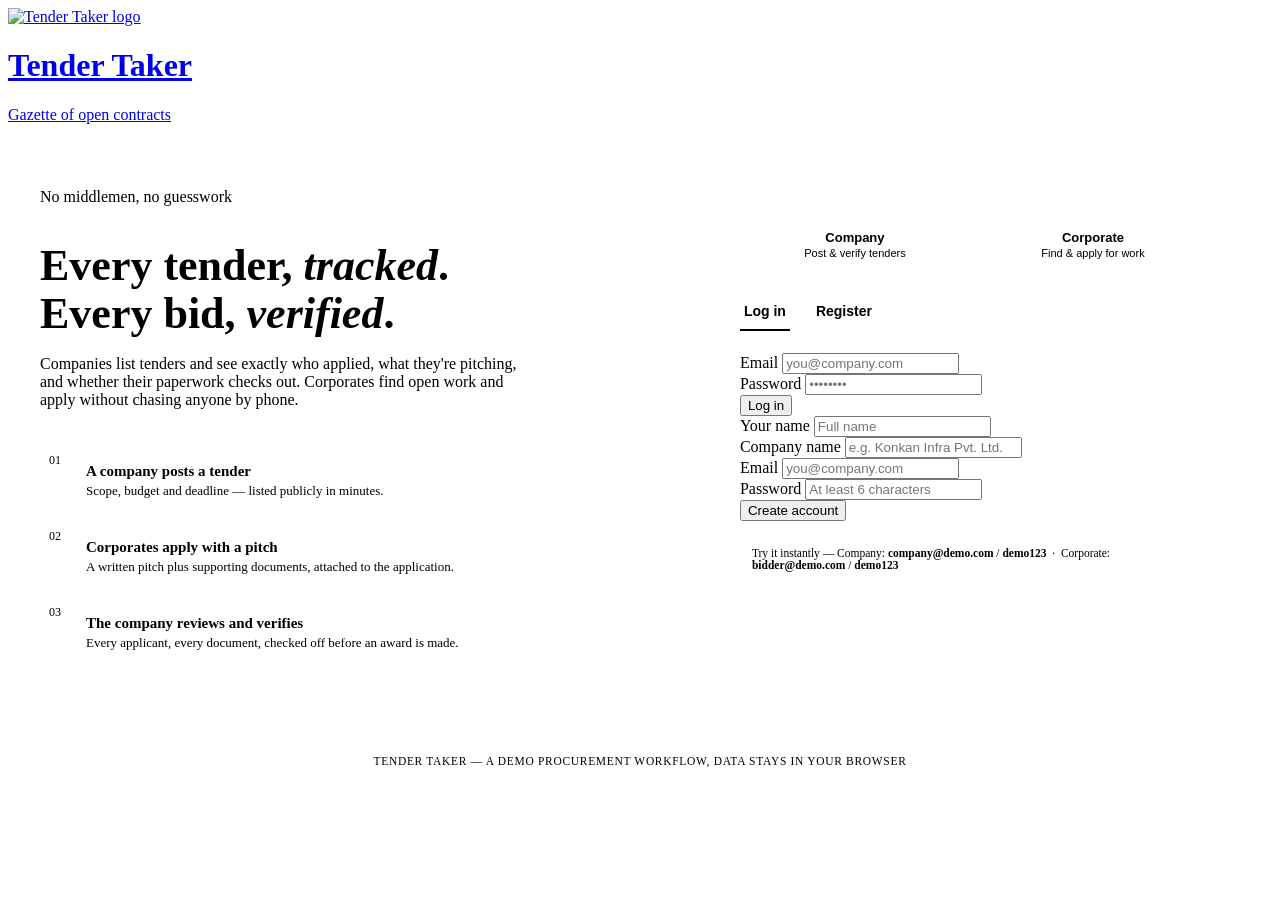
==== index.html @ e719b86b "frontend index" ====
<!DOCTYPE html>
<html lang="en">
<head>
<meta charset="UTF-8">
<meta name="viewport" content="width=device-width, initial-scale=1.0">
<title>Tender Taker — Post tenders. Apply with confidence. Verify everything.</title>
<link href="logo(TT)bg.png" rel="icon">
<link rel="stylesheet" href="style.css">
<style>
  .hero{ max-width:1200px; margin:0 auto; padding: 64px 28px 80px; display:grid; grid-template-columns: 1.15fr 1fr; gap:56px; align-items:start; }
  .hero-left .eyebrow{ margin-bottom:14px; }
  .hero-left h1{ font-size: 44px; line-height:1.08; margin-bottom:18px; }
  .hero-left h1 em{ font-style:italic; color: var(--brass-dark); }
  .hero-left p.lede{ font-size:16px; color: var(--ink-soft); max-width:480px; margin-bottom:34px; }
  .steps{ display:flex; flex-direction:column; gap:20px; max-width: 480px; }
  .step{ display:flex; gap:16px; align-items:flex-start; }
  .step-num{ font-family: var(--font-mono); font-size:12px; color: var(--brass-dark); border:1px solid var(--brass); border-radius:50%; width:30px; height:30px; flex-shrink:0; display:flex; align-items:center; justify-content:center; margin-top:2px; }
  .step h4{ font-size:15px; margin-bottom:3px; }
  .step p{ font-size:13px; color: var(--slate); margin:0; }

  .auth-card{ padding: 30px 32px 32px; }
  .role-pills{ display:flex; gap:8px; margin-bottom: 22px; }
  .role-pill{
    flex:1; text-align:center; padding: 12px 8px; border:1.5px solid var(--paper-line);
    border-radius: var(--radius-sm); font-size:13px; font-weight:600; color: var(--slate);
    background: var(--paper);
  }
  .role-pill .sub{ display:block; font-weight:400; font-size:11px; margin-top:2px; }
  .role-pill.active{ border-color: var(--brass); background: var(--paper-raised); color: var(--ink); box-shadow: 0 0 0 1px var(--brass) inset; }
  .tabs{ display:flex; border-bottom:1px solid var(--paper-line); margin-bottom:22px; }
  .tab{ padding:10px 4px; margin-right:22px; font-size:14px; font-weight:600; color: var(--slate); border-bottom:2px solid transparent; background:none; border-top:none; border-left:none; border-right:none; }
  .tab.active{ color: var(--ink); border-bottom-color: var(--brass); }
  .demo-note{ font-size:11.5px; color: var(--slate); background: var(--paper); border:1px solid var(--paper-line); padding:10px 12px; border-radius: var(--radius-sm); margin-top:16px; }
  .demo-note b{ color: var(--ink-soft); font-family: var(--font-mono); }
  .err{ font-size:12.5px; color: var(--rejected); margin-top: -6px; margin-bottom:14px; display:none; }
  footer.site{ text-align:center; padding: 24px 0 40px; font-size:11.5px; color: var(--slate); font-family: var(--font-mono); letter-spacing:.06em; text-transform:uppercase; }

  @media (max-width: 900px){
    .hero{ grid-template-columns: 1fr; padding-top: 40px; }
    .hero-left h1{ font-size:32px; }
  }
</style>
</head>
<body>

<header class="masthead">
  <div class="masthead-inner">
    <a href="index.html" class="brand">
      <img class="brand-mark" src="logo(TT)bg.png" alt="Tender Taker logo">
      <span class="brand-text">
        <h1>Tender Taker</h1>
        <span class="tagline">Gazette of open contracts</span>
      </span>
    </a>
  </div>
</header>

<section class="hero">
  <div class="hero-left">
    <span class="eyebrow">No middlemen, no guesswork</span>
    <h1>Every tender, <em>tracked</em>.<br>Every bid, <em>verified</em>.</h1>
    <p class="lede">Companies list tenders and see exactly who applied, what they're pitching, and whether their paperwork checks out. Corporates find open work and apply without chasing anyone by phone.</p>

    <div class="steps">
      <div class="step">
        <span class="step-num">01</span>
        <div><h4>A company posts a tender</h4><p>Scope, budget and deadline — listed publicly in minutes.</p></div>
      </div>
      <div class="step">
        <span class="step-num">02</span>
        <div><h4>Corporates apply with a pitch</h4><p>A written pitch plus supporting documents, attached to the application.</p></div>
      </div>
      <div class="step">
        <span class="step-num">03</span>
        <div><h4>The company reviews and verifies</h4><p>Every applicant, every document, checked off before an award is made.</p></div>
      </div>
    </div>
  </div>

  <div class="hero-right">
    <div class="card auth-card">
      <div class="role-pills">
        <button class="role-pill active" data-role="company" type="button">
          Company <span class="sub">Post &amp; verify tenders</span>
        </button>
        <button class="role-pill" data-role="corporate" type="button">
          Corporate <span class="sub">Find &amp; apply for work</span>
        </button>
      </div>

      <div class="tabs">
        <button class="tab active" data-tab="login" type="button">Log in</button>
        <button class="tab" data-tab="register" type="button">Register</button>
      </div>

      <!-- LOGIN FORM -->
      <form id="loginForm">
        <div class="field">
          <label for="loginEmail">Email</label>
          <input type="email" id="loginEmail" required placeholder="you@company.com">
        </div>
        <div class="field">
          <label for="loginPassword">Password</label>
          <input type="password" id="loginPassword" required placeholder="••••••••">
        </div>
        <p class="err" id="loginErr"></p>
        <button type="submit" class="btn btn-primary btn-block">Log in</button>
      </form>

      <!-- REGISTER FORM -->
      <form id="registerForm" class="hidden">
        <div class="field">
          <label for="regName">Your name</label>
          <input type="text" id="regName" required placeholder="Full name">
        </div>
        <div class="field" id="companyNameField">
          <label for="regCompanyName">Company name</label>
          <input type="text" id="regCompanyName" placeholder="e.g. Konkan Infra Pvt. Ltd.">
        </div>
        <div class="field">
          <label for="regEmail">Email</label>
          <input type="email" id="regEmail" required placeholder="you@company.com">
        </div>
        <div class="field">
          <label for="regPassword">Password</label>
          <input type="password" id="regPassword" required placeholder="At least 6 characters">
        </div>
        <p class="err" id="regErr"></p>
        <button type="submit" class="btn btn-primary btn-block">Create account</button>
      </form>

      <div class="demo-note">
        Try it instantly — Company: <b>company@demo.com</b> / <b>demo123</b> &nbsp;·&nbsp; Corporate: <b>bidder@demo.com</b> / <b>demo123</b>
      </div>
    </div>
  </div>
</section>

<footer class="site">Tender Taker — a demo procurement workflow, data stays in your browser</footer>

<script src="store.js"></script>
<script src="auth.js"></script>
</body>
</html>
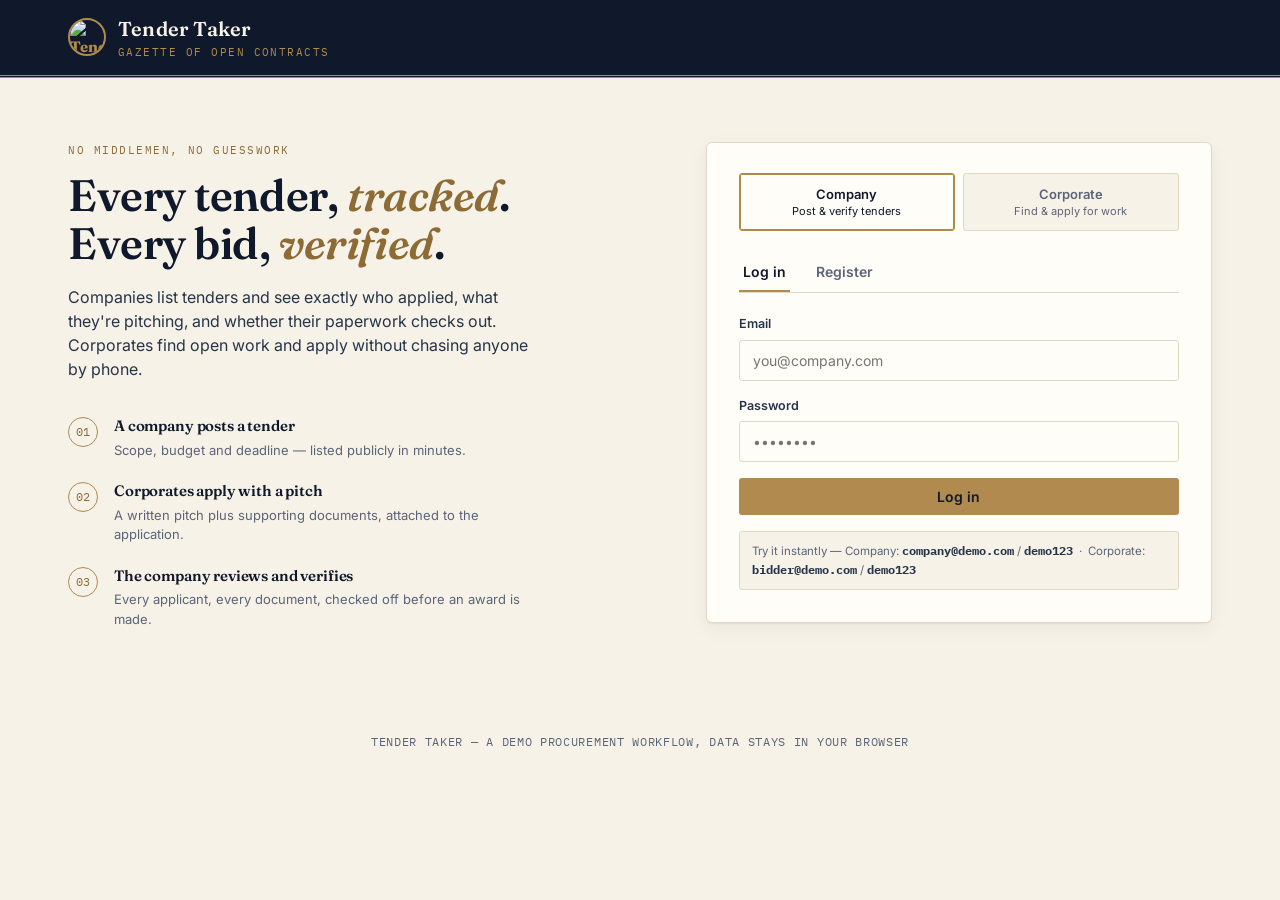
==== commit 2d189e70: "logic and working state" ====
--- a/index.html
+++ b/index.html
@@ -4,7 +4,7 @@
 <meta charset="UTF-8">
 <meta name="viewport" content="width=device-width, initial-scale=1.0">
 <title>Tender Taker — Post tenders. Apply with confidence. Verify everything.</title>
-<link href="logo(TT)bg.png" rel="icon">
+<link href="assets/logo(TT)bg.png" rel="icon">
 <link rel="stylesheet" href="style.css">
 <style>
   .hero{ max-width:1200px; margin:0 auto; padding: 64px 28px 80px; display:grid; grid-template-columns: 1.15fr 1fr; gap:56px; align-items:start; }
--- a/style.css
+++ b/style.css
@@ -0,0 +1,302 @@
+/* ===========================================================
+   TENDER TAKER — design tokens
+   Palette: ink navy / paper cream / brass seal / verified green / rust reject
+   Type: Fraunces (display, gazette serif) + Inter (body) + IBM Plex Mono (codes)
+   Signature: rubber-stamp status badges on every tender & application
+   =========================================================== */
+
+@import url('https://fonts.googleapis.com/css2?family=Fraunces:ital,opsz,wght@0,9..144,400;0,9..144,600;0,9..144,700;1,9..144,500&family=Inter:wght@400;500;600;700&family=IBM+Plex+Mono:wght@400;500;600&display=swap');
+
+:root{
+  --ink:            #10192B;
+  --ink-soft:       #26344A;
+  --paper:          #F6F2E7;
+  --paper-raised:   #FFFDF8;
+  --paper-line:     #E1D9C4;
+  --brass:          #B08A4E;
+  --brass-dark:     #8C6B36;
+  --slate:          #5C6478;
+  --verified:       #2F6B4F;
+  --verified-bg:    #E7EFE7;
+  --pending:        #A9761F;
+  --pending-bg:     #F3E9D3;
+  --rejected:       #A03B2E;
+  --rejected-bg:    #F3E1DC;
+  --shortlisted:    #35507A;
+  --shortlisted-bg: #E4E9F1;
+
+  --radius-sm: 3px;
+  --radius: 6px;
+  --shadow-card: 0 1px 2px rgba(16,25,43,0.06), 0 6px 20px rgba(16,25,43,0.05);
+  --shadow-modal: 0 20px 60px rgba(16,25,43,0.35);
+
+  --font-display: 'Fraunces', serif;
+  --font-body: 'Inter', -apple-system, sans-serif;
+  --font-mono: 'IBM Plex Mono', monospace;
+}
+
+*{ box-sizing: border-box; }
+html{ -webkit-font-smoothing: antialiased; }
+body{
+  margin:0;
+  font-family: var(--font-body);
+  background: var(--paper);
+  color: var(--ink);
+  line-height: 1.5;
+}
+:focus-visible{ outline: 2px solid var(--brass-dark); outline-offset: 2px; }
+img{ max-width:100%; }
+button{ font-family: inherit; cursor:pointer; }
+a{ color: inherit; }
+h1,h2,h3,h4{ font-family: var(--font-display); margin:0; font-weight:600; letter-spacing:-0.01em; }
+.mono{ font-family: var(--font-mono); }
+.hidden{ display:none !important; }
+
+@media (prefers-reduced-motion: reduce){
+  *{ animation-duration: 0.001ms !important; transition-duration: 0.001ms !important; }
+}
+
+/* ---------- masthead (shared header) ---------- */
+.masthead{
+  background: var(--ink);
+  color: var(--paper);
+  border-bottom: 3px double var(--brass);
+}
+.masthead-inner{
+  max-width: 1200px;
+  margin: 0 auto;
+  padding: 14px 28px;
+  display:flex;
+  align-items:center;
+  justify-content: space-between;
+  gap: 16px;
+}
+.brand{ display:flex; align-items:center; gap:12px; text-decoration:none; color:inherit; }
+.brand-mark{
+  width:38px; height:38px; border-radius:50%;
+  border:2px solid var(--brass);
+  display:flex; align-items:center; justify-content:center;
+  font-family: var(--font-display); font-weight:700; font-size:15px;
+  color: var(--brass);
+  flex-shrink:0;
+}
+.brand-text h1{ font-size:20px; color:var(--paper); letter-spacing:0.01em; }
+.brand-text .tagline{
+  font-family: var(--font-mono);
+  font-size: 10.5px;
+  letter-spacing: 0.14em;
+  text-transform: uppercase;
+  color: var(--brass);
+  display:block;
+  margin-top:1px;
+}
+.masthead-right{ display:flex; align-items:center; gap:14px; }
+.who{ text-align:right; font-size:13px; }
+.who .name{ font-weight:600; }
+.who .role{ font-family:var(--font-mono); font-size:10.5px; color:#C9B98C; text-transform:uppercase; letter-spacing:.08em; }
+.btn-ghost-light{
+  background:transparent; border:1px solid rgba(246,242,231,0.35);
+  color: var(--paper); padding:8px 14px; border-radius: var(--radius-sm);
+  font-size:13px; font-weight:500;
+}
+.btn-ghost-light:hover{ border-color: var(--brass); color: var(--brass); }
+
+/* ---------- buttons ---------- */
+.btn{
+  display:inline-flex; align-items:center; justify-content:center; gap:6px;
+  border:none; border-radius: var(--radius-sm);
+  padding: 10px 18px; font-size:14px; font-weight:600;
+  transition: transform .12s ease, box-shadow .12s ease, background .15s ease;
+}
+.btn:active{ transform: translateY(1px); }
+.btn-primary{ background: var(--brass); color: var(--ink); }
+.btn-primary:hover{ background: var(--brass-dark); color:#fff; }
+.btn-dark{ background: var(--ink); color: var(--paper); }
+.btn-dark:hover{ background: var(--ink-soft); }
+.btn-outline{ background:transparent; border:1px solid var(--paper-line); color: var(--ink); }
+.btn-outline:hover{ border-color: var(--brass); color: var(--brass-dark); }
+.btn-verify{ background: var(--verified-bg); color: var(--verified); }
+.btn-verify:hover{ background:#d9e6d9; }
+.btn-reject{ background: var(--rejected-bg); color: var(--rejected); }
+.btn-reject:hover{ background:#efd3cc; }
+.btn-shortlist{ background: var(--shortlisted-bg); color: var(--shortlisted); }
+.btn-shortlist:hover{ background:#d7dfec; }
+.btn-sm{ padding:7px 12px; font-size:12.5px; }
+.btn-block{ width:100%; }
+.btn:disabled{ opacity:.45; cursor:not-allowed; }
+
+/* ---------- stamp badge (signature element) ---------- */
+.stamp{
+  display:inline-flex; align-items:center; justify-content:center;
+  font-family: var(--font-mono);
+  font-size: 10.5px;
+  font-weight:600;
+  letter-spacing: 0.12em;
+  text-transform: uppercase;
+  padding: 5px 11px 4px;
+  border-radius: 999px;
+  border: 1.5px solid currentColor;
+  position: relative;
+  transform: rotate(-3deg);
+  white-space: nowrap;
+}
+.stamp::before{
+  content:'';
+  position:absolute; inset:2px;
+  border: 1px dashed currentColor;
+  border-radius: 999px;
+  opacity: .55;
+}
+.stamp-open{ color: var(--shortlisted); background: var(--shortlisted-bg); }
+.stamp-closed{ color: var(--slate); background: #E9E6DC; }
+.stamp-awarded{ color: var(--brass-dark); background: #F1E6CE; }
+.stamp-pending{ color: var(--pending); background: var(--pending-bg); }
+.stamp-verified{ color: var(--verified); background: var(--verified-bg); }
+.stamp-rejected{ color: var(--rejected); background: var(--rejected-bg); }
+.stamp-shortlisted{ color: var(--shortlisted); background: var(--shortlisted-bg); }
+
+/* ---------- forms ---------- */
+label{ display:block; font-size:12.5px; font-weight:600; color: var(--ink-soft); margin-bottom:6px; }
+.field{ margin-bottom: 16px; }
+input[type=text], input[type=email], input[type=password], input[type=number], input[type=date],
+textarea, select{
+  width:100%; padding: 11px 13px; border:1px solid var(--paper-line);
+  border-radius: var(--radius-sm); background: var(--paper-raised);
+  font-family: var(--font-body); font-size: 14px; color: var(--ink);
+}
+input:focus, textarea:focus, select:focus{ border-color: var(--brass); }
+textarea{ resize: vertical; min-height: 90px; }
+.hint{ font-size: 11.5px; color: var(--slate); margin-top: 5px; }
+.file-drop{
+  border: 1.5px dashed var(--paper-line);
+  border-radius: var(--radius-sm);
+  padding: 18px; text-align:center;
+  background: var(--paper-raised);
+  font-size: 13px; color: var(--slate);
+  cursor:pointer;
+}
+.file-drop:hover{ border-color: var(--brass); }
+.file-list{ margin-top:10px; display:flex; flex-direction:column; gap:6px; }
+.file-chip{
+  display:flex; align-items:center; justify-content:space-between; gap:8px;
+  background: var(--paper); border:1px solid var(--paper-line);
+  padding: 8px 10px; border-radius: var(--radius-sm); font-size:12.5px;
+}
+.file-chip .fname{ font-family: var(--font-mono); word-break: break-all; }
+.file-chip button{ background:none; border:none; color: var(--rejected); font-size:16px; line-height:1; padding:0 4px; }
+
+/* ---------- cards / layout ---------- */
+.card{
+  background: var(--paper-raised);
+  border: 1px solid var(--paper-line);
+  border-radius: var(--radius);
+  box-shadow: var(--shadow-card);
+}
+.container{ max-width: 1200px; margin: 0 auto; padding: 0 28px; }
+
+/* ---------- app shell (dashboards) ---------- */
+.app-shell{ display:flex; min-height: calc(100vh - 68px); }
+.sidebar{
+  width: 230px; flex-shrink:0;
+  background: var(--paper-raised);
+  border-right: 1px solid var(--paper-line);
+  padding: 22px 0;
+}
+.sidebar-label{
+  font-family: var(--font-mono); font-size:10px; letter-spacing:.14em;
+  text-transform:uppercase; color: var(--slate); padding: 0 22px; margin-bottom:8px;
+}
+.nav-item{
+  display:flex; align-items:center; gap:10px;
+  padding: 11px 22px; font-size: 14px; font-weight:500; color: var(--ink-soft);
+  border-left: 3px solid transparent; cursor:pointer;
+}
+.nav-item:hover{ background: var(--paper); }
+.nav-item.active{ border-left-color: var(--brass); background: var(--paper); color: var(--ink); font-weight:600; }
+.nav-count{
+  margin-left:auto; font-family: var(--font-mono); font-size:11px;
+  background: var(--paper-line); color: var(--ink-soft);
+  padding: 1px 7px; border-radius:999px;
+}
+.main{ flex:1; padding: 32px 36px; min-width:0; }
+.main-head{ display:flex; align-items:baseline; justify-content:space-between; margin-bottom:22px; flex-wrap:wrap; gap:10px; }
+.main-head h2{ font-size: 26px; }
+.eyebrow{
+  font-family: var(--font-mono); font-size:11px; letter-spacing:.14em;
+  text-transform:uppercase; color: var(--brass-dark); display:block; margin-bottom:6px;
+}
+
+/* stat cards */
+.stat-grid{ display:grid; grid-template-columns: repeat(4,1fr); gap:16px; margin-bottom:30px; }
+.stat-card{ padding: 18px 20px; }
+.stat-card .n{ font-family: var(--font-display); font-size: 32px; font-weight:700; }
+.stat-card .l{ font-size:12px; color: var(--slate); margin-top:2px; }
+
+/* tender / application list cards */
+.tender-card{ padding: 20px 22px; margin-bottom:14px; }
+.tender-top{ display:flex; justify-content:space-between; align-items:flex-start; gap:14px; }
+.tender-ref{ font-family: var(--font-mono); font-size:11px; color: var(--slate); margin-bottom:5px; letter-spacing:.04em; }
+.tender-title{ font-size:18px; margin-bottom:6px; }
+.tender-meta{ display:flex; gap:16px; flex-wrap:wrap; margin-top:10px; font-size:12.5px; color: var(--slate); }
+.tender-meta span b{ color: var(--ink); font-weight:600; }
+.tender-desc{ font-size:13.5px; color: var(--ink-soft); margin-top:10px; max-width:640px; }
+.tender-actions{ display:flex; gap:8px; margin-top:14px; flex-wrap:wrap; }
+.tag{
+  font-size:11px; font-family: var(--font-mono); text-transform:uppercase; letter-spacing:.06em;
+  background: var(--paper); border:1px solid var(--paper-line); padding:3px 8px; border-radius:3px; color: var(--ink-soft);
+}
+
+.empty-state{
+  text-align:center; padding: 60px 20px; color: var(--slate);
+}
+.empty-state .glyph{ font-size:34px; margin-bottom:10px; }
+.empty-state h3{ font-size:16px; color: var(--ink); margin-bottom:6px; }
+.empty-state p{ font-size:13px; max-width:340px; margin: 0 auto; }
+
+/* applicant row */
+.applicant-row{
+  display:flex; align-items:center; justify-content:space-between;
+  padding: 14px 18px; border:1px solid var(--paper-line); border-radius: var(--radius-sm);
+  margin-bottom:10px; background: var(--paper-raised); gap:14px; flex-wrap:wrap;
+}
+.applicant-row .who-name{ font-weight:600; font-size:14px; }
+.applicant-row .pitch-preview{ font-size:12.5px; color: var(--slate); max-width:420px; }
+.applicant-row .right{ display:flex; align-items:center; gap:10px; }
+
+/* ---------- modal ---------- */
+.modal-overlay{
+  position:fixed; inset:0; background: rgba(16,25,43,0.55);
+  display:flex; align-items:center; justify-content:center;
+  padding: 24px; z-index: 100;
+}
+.modal{
+  background: var(--paper-raised); border-radius: var(--radius);
+  box-shadow: var(--shadow-modal); max-width: 620px; width:100%;
+  max-height: 88vh; overflow-y:auto; padding: 30px 32px;
+}
+.modal-head{ display:flex; justify-content:space-between; align-items:flex-start; margin-bottom:18px; }
+.modal-close{ background:none; border:none; font-size:22px; color: var(--slate); line-height:1; }
+.modal-close:hover{ color: var(--ink); }
+.doc-row{
+  display:flex; align-items:center; justify-content:space-between;
+  padding:10px 12px; border:1px solid var(--paper-line); border-radius: var(--radius-sm);
+  margin-bottom:8px; font-size:13px; gap:10px;
+}
+.doc-row .dname{ font-family: var(--font-mono); font-size:12px; word-break:break-all; }
+.doc-check{ display:flex; align-items:center; gap:6px; font-size:12px; }
+
+.toast{
+  position:fixed; bottom:24px; right:24px; background: var(--ink); color: var(--paper);
+  padding: 13px 18px; border-radius: var(--radius-sm); font-size:13.5px;
+  box-shadow: var(--shadow-modal); z-index: 200; border-left:3px solid var(--brass);
+  max-width: 320px;
+}
+
+@media (max-width: 860px){
+  .app-shell{ flex-direction:column; }
+  .sidebar{ width:100%; display:flex; overflow-x:auto; padding:10px 0; border-right:none; border-bottom:1px solid var(--paper-line); }
+  .nav-item{ padding:10px 16px; border-left:none; border-bottom:3px solid transparent; white-space:nowrap; }
+  .nav-item.active{ border-left:none; border-bottom-color: var(--brass); }
+  .stat-grid{ grid-template-columns: repeat(2,1fr); }
+  .main{ padding: 22px 16px; }
+}
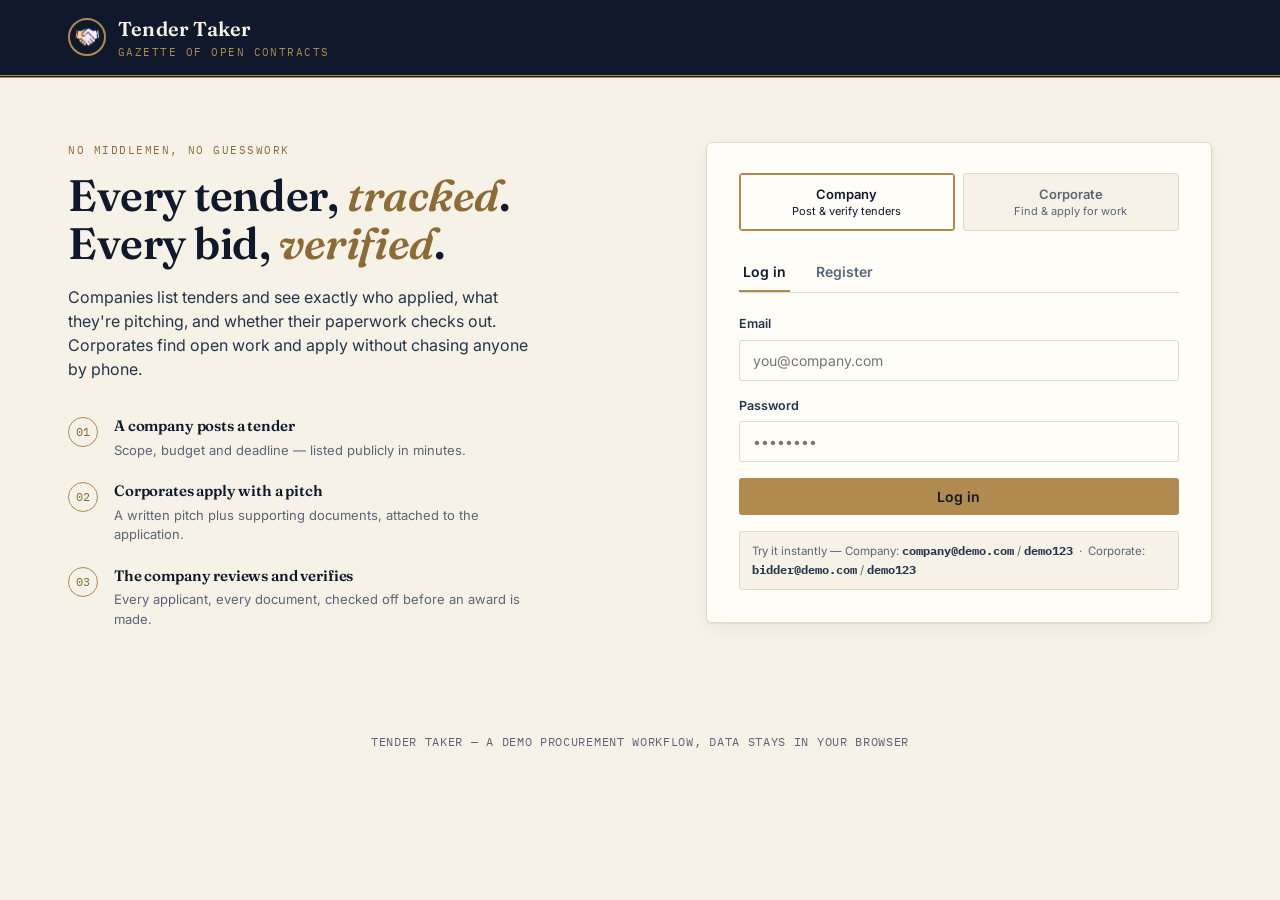
==== commit c1ae5d8a: "UI problem fix" ====
--- a/index.html
+++ b/index.html
@@ -46,7 +46,7 @@
 <header class="masthead">
   <div class="masthead-inner">
     <a href="index.html" class="brand">
-      <img class="brand-mark" src="logo(TT)bg.png" alt="Tender Taker logo">
+      <img class="brand-mark" src="assets/logo(TT)bg.png" alt="Tender Taker logo">
       <span class="brand-text">
         <h1>Tender Taker</h1>
         <span class="tagline">Gazette of open contracts</span>
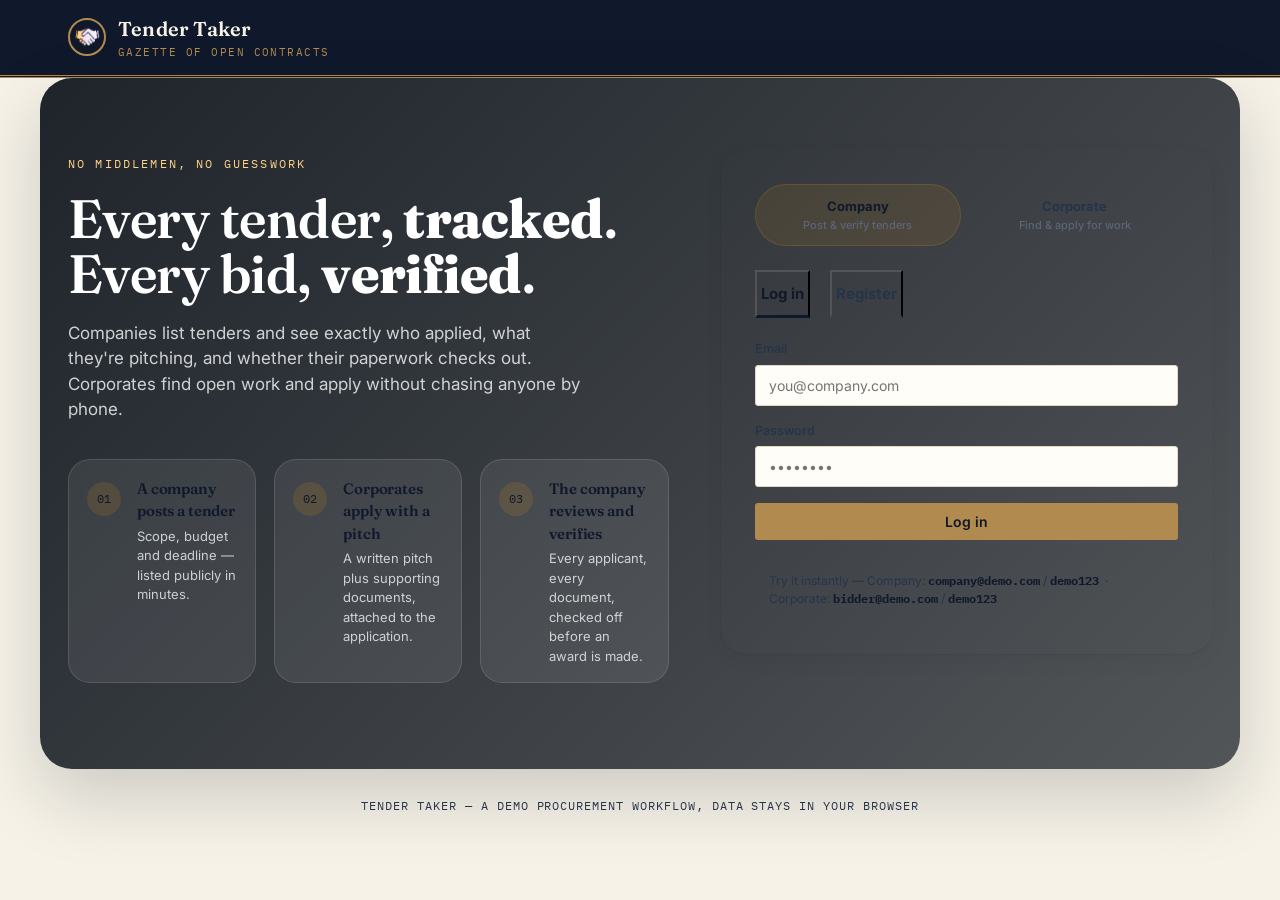
==== commit 66e8db50: "fix home page problems" ====
--- a/index.html
+++ b/index.html
@@ -7,37 +7,39 @@
 <link href="assets/logo(TT)bg.png" rel="icon">
 <link rel="stylesheet" href="style.css">
 <style>
-  .hero{ max-width:1200px; margin:0 auto; padding: 64px 28px 80px; display:grid; grid-template-columns: 1.15fr 1fr; gap:56px; align-items:start; }
-  .hero-left .eyebrow{ margin-bottom:14px; }
-  .hero-left h1{ font-size: 44px; line-height:1.08; margin-bottom:18px; }
-  .hero-left h1 em{ font-style:italic; color: var(--brass-dark); }
-  .hero-left p.lede{ font-size:16px; color: var(--ink-soft); max-width:480px; margin-bottom:34px; }
-  .steps{ display:flex; flex-direction:column; gap:20px; max-width: 480px; }
-  .step{ display:flex; gap:16px; align-items:flex-start; }
-  .step-num{ font-family: var(--font-mono); font-size:12px; color: var(--brass-dark); border:1px solid var(--brass); border-radius:50%; width:30px; height:30px; flex-shrink:0; display:flex; align-items:center; justify-content:center; margin-top:2px; }
-  .step h4{ font-size:15px; margin-bottom:3px; }
-  .step p{ font-size:13px; color: var(--slate); margin:0; }
+  .hero{ max-width:1200px; margin:0 auto; padding: 72px 28px 86px; display:grid; grid-template-columns: 1.1fr 0.9fr; gap:52px; align-items:start; background: linear-gradient(135deg, rgba(19,25,33,0.95) 0%, rgba(19,25,33,0.72) 100%); border-radius: 32px; box-shadow: 0 28px 70px rgba(17,24,39,0.18); }
+  .hero-left .eyebrow{ margin-bottom:18px; display:inline-flex; align-items:center; gap:10px; font-family: var(--font-mono); font-size:12px; text-transform:uppercase; letter-spacing:.18em; color:#FFD388; }
+  .hero-left h1{ font-size: 54px; line-height:1.02; margin-bottom:20px; color: #ffffff; }
+  .hero-left h1 em{ font-style:normal; font-weight:800; color: var(--yellow); }
+  .hero-left p.lede{ font-size:17px; color: rgba(255,255,255,0.78); max-width:520px; margin-bottom:36px; }
+  .steps{ display:grid; grid-template-columns: repeat(3,minmax(0,1fr)); gap:18px; margin-top:16px; }
+  .step{ background: rgba(255,255,255,0.08); border: 1px solid rgba(255,255,255,0.12); border-radius: 22px; padding: 18px 18px 16px; display:flex; gap:16px; align-items:flex-start; }
+  .step-num{ font-family: var(--font-mono); font-size:12px; color: var(--surface); background: rgba(255,153,0,0.12); border-radius:50%; width:34px; height:34px; flex-shrink:0; display:flex; align-items:center; justify-content:center; margin-top:4px; }
+  .step h4{ font-size:15px; margin-bottom:4px; color: var(--surface); }
+  .step p{ font-size:13px; color: rgba(255,255,255,0.75); margin:0; }
 
-  .auth-card{ padding: 30px 32px 32px; }
-  .role-pills{ display:flex; gap:8px; margin-bottom: 22px; }
+  .auth-card{ padding: 34px 34px 34px; background: var(--surface); border-radius: 26px; border: 1px solid var(--surface-border); }
+  .role-pills{ display:flex; gap:10px; margin-bottom: 24px; }
   .role-pill{
-    flex:1; text-align:center; padding: 12px 8px; border:1.5px solid var(--paper-line);
-    border-radius: var(--radius-sm); font-size:13px; font-weight:600; color: var(--slate);
-    background: var(--paper);
+    flex:1; text-align:center; padding: 14px 10px; border:1.5px solid var(--surface-border);
+    border-radius: 999px; font-size:13px; font-weight:700; color: var(--ink-soft);
+    background: var(--surface);
+    transition: all .18s ease;
   }
-  .role-pill .sub{ display:block; font-weight:400; font-size:11px; margin-top:2px; }
-  .role-pill.active{ border-color: var(--brass); background: var(--paper-raised); color: var(--ink); box-shadow: 0 0 0 1px var(--brass) inset; }
-  .tabs{ display:flex; border-bottom:1px solid var(--paper-line); margin-bottom:22px; }
-  .tab{ padding:10px 4px; margin-right:22px; font-size:14px; font-weight:600; color: var(--slate); border-bottom:2px solid transparent; background:none; border-top:none; border-left:none; border-right:none; }
-  .tab.active{ color: var(--ink); border-bottom-color: var(--brass); }
-  .demo-note{ font-size:11.5px; color: var(--slate); background: var(--paper); border:1px solid var(--paper-line); padding:10px 12px; border-radius: var(--radius-sm); margin-top:16px; }
-  .demo-note b{ color: var(--ink-soft); font-family: var(--font-mono); }
-  .err{ font-size:12.5px; color: var(--rejected); margin-top: -6px; margin-bottom:14px; display:none; }
-  footer.site{ text-align:center; padding: 24px 0 40px; font-size:11.5px; color: var(--slate); font-family: var(--font-mono); letter-spacing:.06em; text-transform:uppercase; }
+  .role-pill .sub{ display:block; font-weight:500; font-size:11px; margin-top:4px; color: var(--slate); }
+  .role-pill.active{ border-color: var(--yellow); background: rgba(255,153,0,0.09); color: var(--navy); box-shadow: inset 0 0 0 1px rgba(255,153,0,0.16); }
+  .tabs{ display:flex; border-bottom:1px solid var(--surface-border); margin-bottom:22px; }
+  .tab{ padding:12px 4px; margin-right:20px; font-size:15px; font-weight:700; color: var(--ink-soft); border-bottom:3px solid transparent; background:none; }
+  .tab.active{ color: var(--navy); border-bottom-color: var(--yellow); }
+  .demo-note{ font-size:12px; color: var(--ink-soft); background: var(--surface-muted); border:1px solid var(--surface-border); padding:12px 14px; border-radius: var(--radius-sm); margin-top:20px; }
+  .demo-note b{ color: var(--ink); font-family: var(--font-mono); }
+  .err{ font-size:13px; color: var(--danger); margin-top: -6px; margin-bottom:14px; display:none; }
+  footer.site{ text-align:center; padding: 28px 0 42px; font-size:12px; color: var(--ink-soft); font-family: var(--font-mono); letter-spacing:.08em; text-transform:uppercase; }
 
   @media (max-width: 900px){
     .hero{ grid-template-columns: 1fr; padding-top: 40px; }
-    .hero-left h1{ font-size:32px; }
+    .hero-left h1{ font-size:40px; }
+    .steps{ grid-template-columns: 1fr; }
   }
 </style>
 </head>
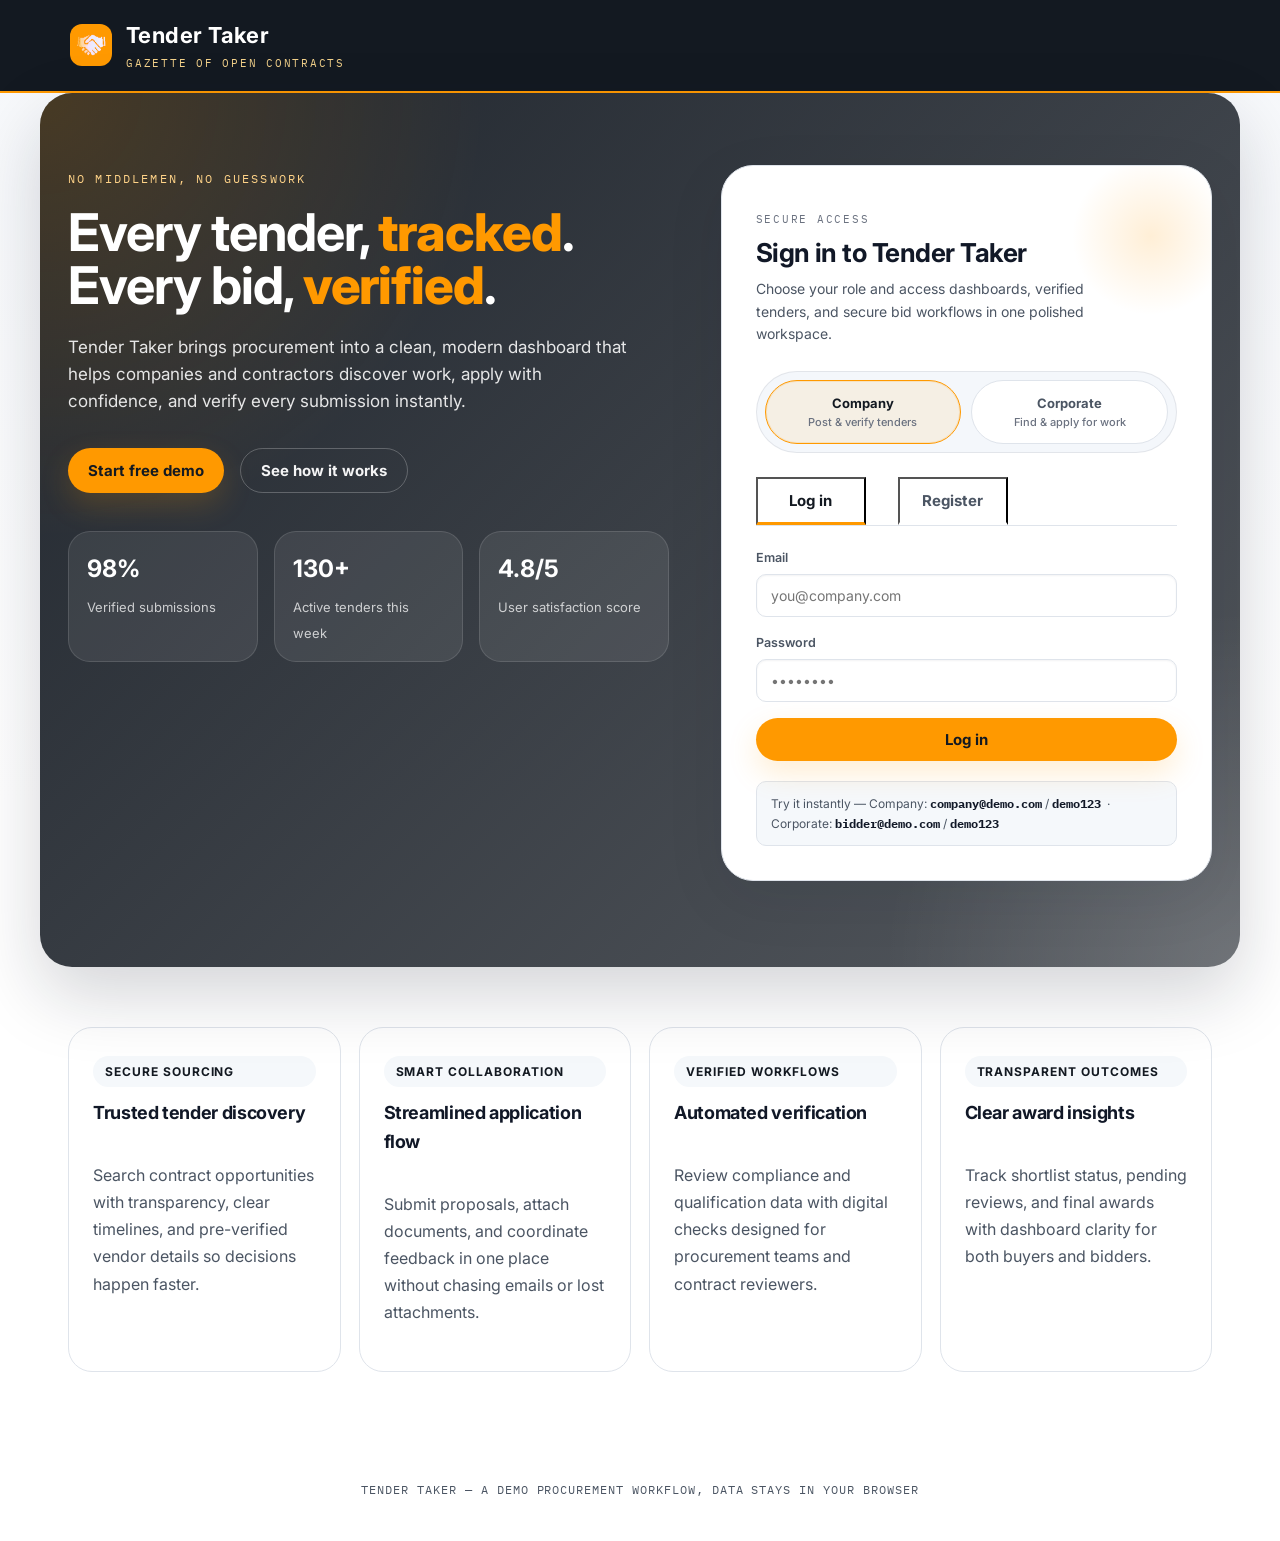
==== commit 3a5d28c3: "improve log-in window" ====
--- a/index.html
+++ b/index.html
@@ -7,25 +7,29 @@
 <link href="assets/logo(TT)bg.png" rel="icon">
 <link rel="stylesheet" href="style.css">
 <style>
-  .hero{ max-width:1200px; margin:0 auto; padding: 72px 28px 86px; display:grid; grid-template-columns: 1.1fr 0.9fr; gap:52px; align-items:start; background: linear-gradient(135deg, rgba(19,25,33,0.95) 0%, rgba(19,25,33,0.72) 100%); border-radius: 32px; box-shadow: 0 28px 70px rgba(17,24,39,0.18); }
+  .hero{ max-width:1200px; margin:0 auto; padding: 72px 28px 86px; display:grid; grid-template-columns: 1.1fr 0.9fr; gap:52px; align-items:start; background: linear-gradient(135deg, rgba(19,25,33,0.95) 0%, rgba(19,25,33,0.72) 100%); border-radius: 32px; box-shadow: 0 28px 70px rgba(17,24,39,0.18); position:relative; overflow:hidden; }
+  .hero::before{ content:''; position:absolute; inset:0; background: radial-gradient(circle at top left, rgba(255,153,0,0.18), transparent 30%), radial-gradient(circle at bottom right, rgba(255,255,255,0.16), transparent 24%); pointer-events:none; }
+  .hero-left, .hero-right{ position:relative; z-index:1; }
   .hero-left .eyebrow{ margin-bottom:18px; display:inline-flex; align-items:center; gap:10px; font-family: var(--font-mono); font-size:12px; text-transform:uppercase; letter-spacing:.18em; color:#FFD388; }
-  .hero-left h1{ font-size: 54px; line-height:1.02; margin-bottom:20px; color: #ffffff; }
+  .hero-left h1{ font-size: 52px; line-height:1.02; margin-bottom:22px; color: #ffffff; max-width: 680px; }
   .hero-left h1 em{ font-style:normal; font-weight:800; color: var(--yellow); }
-  .hero-left p.lede{ font-size:17px; color: rgba(255,255,255,0.78); max-width:520px; margin-bottom:36px; }
-  .steps{ display:grid; grid-template-columns: repeat(3,minmax(0,1fr)); gap:18px; margin-top:16px; }
+  .hero-left p.lede{ font-size:17px; color: rgba(255,255,255,0.88); max-width:560px; margin-bottom:32px; }
+  .hero-actions{ display:flex; flex-wrap:wrap; gap:16px; margin-bottom:38px; }
+  .btn-secondary{ border: 1px solid rgba(255,255,255,0.24); color: rgba(255,255,255,0.95); background: transparent; }
+  .btn-secondary:hover{ background: rgba(255,255,255,0.12); }
+  .hero-stats{ display:grid; grid-template-columns: repeat(3,minmax(0,1fr)); gap: 16px; margin-top:10px; }
+  .hero-stat{ background: rgba(255,255,255,0.08); border:1px solid rgba(255,255,255,0.12); border-radius: 22px; padding: 18px 18px 16px; }
+  .hero-stat strong{ display:block; font-size: 24px; color: #ffffff; margin-bottom: 6px; }
+  .hero-stat small{ color: rgba(255,255,255,0.74); font-size: 13px; }
+  .steps{ display:grid; grid-template-columns: repeat(3,minmax(0,1fr)); gap:18px; margin-top:22px; }
   .step{ background: rgba(255,255,255,0.08); border: 1px solid rgba(255,255,255,0.12); border-radius: 22px; padding: 18px 18px 16px; display:flex; gap:16px; align-items:flex-start; }
   .step-num{ font-family: var(--font-mono); font-size:12px; color: var(--surface); background: rgba(255,153,0,0.12); border-radius:50%; width:34px; height:34px; flex-shrink:0; display:flex; align-items:center; justify-content:center; margin-top:4px; }
   .step h4{ font-size:15px; margin-bottom:4px; color: var(--surface); }
   .step p{ font-size:13px; color: rgba(255,255,255,0.75); margin:0; }
 
-  .auth-card{ padding: 34px 34px 34px; background: var(--surface); border-radius: 26px; border: 1px solid var(--surface-border); }
+  .auth-card{ padding: 34px 34px 34px; background: var(--surface); border-radius: 32px; border: 1px solid var(--surface-border); }
   .role-pills{ display:flex; gap:10px; margin-bottom: 24px; }
-  .role-pill{
-    flex:1; text-align:center; padding: 14px 10px; border:1.5px solid var(--surface-border);
-    border-radius: 999px; font-size:13px; font-weight:700; color: var(--ink-soft);
-    background: var(--surface);
-    transition: all .18s ease;
-  }
+  .role-pill{ flex:1; text-align:center; padding: 14px 10px; border:1.5px solid var(--surface-border); border-radius: 999px; font-size:13px; font-weight:700; color: var(--ink-soft); background: var(--surface); transition: all .18s ease; }
   .role-pill .sub{ display:block; font-weight:500; font-size:11px; margin-top:4px; color: var(--slate); }
   .role-pill.active{ border-color: var(--yellow); background: rgba(255,153,0,0.09); color: var(--navy); box-shadow: inset 0 0 0 1px rgba(255,153,0,0.16); }
   .tabs{ display:flex; border-bottom:1px solid var(--surface-border); margin-bottom:22px; }
@@ -35,12 +39,14 @@
   .demo-note b{ color: var(--ink); font-family: var(--font-mono); }
   .err{ font-size:13px; color: var(--danger); margin-top: -6px; margin-bottom:14px; display:none; }
   footer.site{ text-align:center; padding: 28px 0 42px; font-size:12px; color: var(--ink-soft); font-family: var(--font-mono); letter-spacing:.08em; text-transform:uppercase; }
+  .feature-grid{ max-width:1200px; margin:0 auto; padding: 60px 28px 80px; display:grid; grid-template-columns: repeat(4,minmax(0,1fr)); gap:18px; }
+  .feature-card{ background: var(--surface); border:1px solid var(--surface-border); border-radius: 24px; padding: 28px 24px; display:flex; flex-direction:column; gap:12px; min-height: 190px; }
+  .feature-card h3{ font-size:18px; margin-bottom:6px; }
+  .feature-card p{ color: var(--ink-soft); line-height:1.7; }
+  .feature-card .pill{ display:inline-flex; align-items:center; gap:8px; padding: 6px 12px; border-radius: 999px; background: var(--surface-muted); color: var(--navy); font-size:12px; font-weight:700; text-transform:uppercase; letter-spacing:.08em; }
 
-  @media (max-width: 900px){
-    .hero{ grid-template-columns: 1fr; padding-top: 40px; }
-    .hero-left h1{ font-size:40px; }
-    .steps{ grid-template-columns: 1fr; }
-  }
+  @media (max-width: 960px){ .feature-grid{ grid-template-columns: repeat(2,minmax(0,1fr)); } }
+  @media (max-width: 740px){ .hero{ grid-template-columns:1fr; padding: 48px 20px 64px; gap:28px; } .hero-left h1{ font-size: 38px; } .hero-actions{ flex-direction:column; align-items:stretch; } .hero-stats{ grid-template-columns:1fr; } .steps{ grid-template-columns:1fr; } .feature-grid{ grid-template-columns:1fr; padding: 40px 20px 60px; } }
 </style>
 </head>
 <body>
@@ -61,26 +67,26 @@
   <div class="hero-left">
     <span class="eyebrow">No middlemen, no guesswork</span>
     <h1>Every tender, <em>tracked</em>.<br>Every bid, <em>verified</em>.</h1>
-    <p class="lede">Companies list tenders and see exactly who applied, what they're pitching, and whether their paperwork checks out. Corporates find open work and apply without chasing anyone by phone.</p>
-
-    <div class="steps">
-      <div class="step">
-        <span class="step-num">01</span>
-        <div><h4>A company posts a tender</h4><p>Scope, budget and deadline — listed publicly in minutes.</p></div>
-      </div>
-      <div class="step">
-        <span class="step-num">02</span>
-        <div><h4>Corporates apply with a pitch</h4><p>A written pitch plus supporting documents, attached to the application.</p></div>
-      </div>
-      <div class="step">
-        <span class="step-num">03</span>
-        <div><h4>The company reviews and verifies</h4><p>Every applicant, every document, checked off before an award is made.</p></div>
-      </div>
+    <p class="lede">Tender Taker brings procurement into a clean, modern dashboard that helps companies and contractors discover work, apply with confidence, and verify every submission instantly.</p>
+    <div class="hero-actions">
+      <button class="btn btn-primary">Start free demo</button>
+      <button class="btn btn-secondary">See how it works</button>
+    </div>
+    <div class="hero-stats">
+      <div class="hero-stat"><strong>98%</strong><small>Verified submissions</small></div>
+      <div class="hero-stat"><strong>130+</strong><small>Active tenders this week</small></div>
+      <div class="hero-stat"><strong>4.8/5</strong><small>User satisfaction score</small></div>
     </div>
   </div>
 
   <div class="hero-right">
     <div class="card auth-card">
+      <div class="auth-intro">
+        <p class="auth-label">Secure access</p>
+        <h2 class="auth-title">Sign in to Tender Taker</h2>
+        <p class="auth-copy">Choose your role and access dashboards, verified tenders, and secure bid workflows in one polished workspace.</p>
+      </div>
+
       <div class="role-pills">
         <button class="role-pill active" data-role="company" type="button">
           Company <span class="sub">Post &amp; verify tenders</span>
@@ -138,6 +144,29 @@
   </div>
 </section>
 
+<section class="feature-grid">
+  <div class="feature-card">
+    <span class="pill">Secure sourcing</span>
+    <h3>Trusted tender discovery</h3>
+    <p>Search contract opportunities with transparency, clear timelines, and pre-verified vendor details so decisions happen faster.</p>
+  </div>
+  <div class="feature-card">
+    <span class="pill">Smart collaboration</span>
+    <h3>Streamlined application flow</h3>
+    <p>Submit proposals, attach documents, and coordinate feedback in one place without chasing emails or lost attachments.</p>
+  </div>
+  <div class="feature-card">
+    <span class="pill">Verified workflows</span>
+    <h3>Automated verification</h3>
+    <p>Review compliance and qualification data with digital checks designed for procurement teams and contract reviewers.</p>
+  </div>
+  <div class="feature-card">
+    <span class="pill">Transparent outcomes</span>
+    <h3>Clear award insights</h3>
+    <p>Track shortlist status, pending reviews, and final awards with dashboard clarity for both buyers and bidders.</p>
+  </div>
+</section>
+
 <footer class="site">Tender Taker — a demo procurement workflow, data stays in your browser</footer>
 
 <script src="store.js"></script>
--- a/style.css
+++ b/style.css
@@ -5,32 +5,32 @@
    Signature: rubber-stamp status badges on every tender & application
    =========================================================== */
 
-@import url('https://fonts.googleapis.com/css2?family=Fraunces:ital,opsz,wght@0,9..144,400;0,9..144,600;0,9..144,700;1,9..144,500&family=Inter:wght@400;500;600;700&family=IBM+Plex+Mono:wght@400;500;600&display=swap');
+@import url('https://fonts.googleapis.com/css2?family=Inter:wght@400;500;600;700&family=IBM+Plex+Mono:wght@400;500;600&display=swap');
 
 :root{
-  --ink:            #10192B;
-  --ink-soft:       #26344A;
-  --paper:          #F6F2E7;
-  --paper-raised:   #FFFDF8;
-  --paper-line:     #E1D9C4;
-  --brass:          #B08A4E;
-  --brass-dark:     #8C6B36;
-  --slate:          #5C6478;
-  --verified:       #2F6B4F;
-  --verified-bg:    #E7EFE7;
-  --pending:        #A9761F;
-  --pending-bg:     #F3E9D3;
-  --rejected:       #A03B2E;
-  --rejected-bg:    #F3E1DC;
-  --shortlisted:    #35507A;
-  --shortlisted-bg: #E4E9F1;
-
-  --radius-sm: 3px;
-  --radius: 6px;
-  --shadow-card: 0 1px 2px rgba(16,25,43,0.06), 0 6px 20px rgba(16,25,43,0.05);
-  --shadow-modal: 0 20px 60px rgba(16,25,43,0.35);
-
-  --font-display: 'Fraunces', serif;
+  --navy:           #131921;
+  --navy-soft:      #1f2a38;
+  --yellow:         #ff9900;
+  --yellow-dark:    #d68600;
+  --surface:        #ffffff;
+  --surface-muted:  #f5f8fb;
+  --surface-border: #dfe4eb;
+  --ink:            #111827;
+  --ink-soft:       #4b5563;
+  --slate:          #6b7280;
+  --success:        #1f7a3d;
+  --success-bg:     #eaf4ea;
+  --danger:         #b91c1c;
+  --danger-bg:      #fde8e8;
+  --info:           #1d4ed8;
+  --info-bg:        #eff6ff;
+
+  --radius-sm: 10px;
+  --radius: 18px;
+  --shadow-card: 0 18px 60px rgba(17,24,39,0.08);
+  --shadow-modal: 0 24px 80px rgba(17,24,39,0.18);
+
+  --font-display: 'Inter', -apple-system, sans-serif;
   --font-body: 'Inter', -apple-system, sans-serif;
   --font-mono: 'IBM Plex Mono', monospace;
 }
@@ -39,16 +39,17 @@
 html{ -webkit-font-smoothing: antialiased; }
 body{
   margin:0;
+  min-height:100vh;
   font-family: var(--font-body);
-  background: var(--paper);
+  background: linear-gradient(180deg, #f6f8fb 0%, #ffffff 52%);
   color: var(--ink);
-  line-height: 1.5;
-}
-:focus-visible{ outline: 2px solid var(--brass-dark); outline-offset: 2px; }
-img{ max-width:100%; }
+  line-height: 1.6;
+}
+:focus-visible{ outline: 2px solid var(--yellow); outline-offset: 3px; }
+img{ max-width:100%; display:block; }
 button{ font-family: inherit; cursor:pointer; }
-a{ color: inherit; }
-h1,h2,h3,h4{ font-family: var(--font-display); margin:0; font-weight:600; letter-spacing:-0.01em; }
+a{ color: inherit; text-decoration:none; }
+h1,h2,h3,h4{ font-family: var(--font-display); margin:0; font-weight:700; letter-spacing:-0.02em; }
 .mono{ font-family: var(--font-mono); }
 .hidden{ display:none !important; }
 
@@ -58,73 +59,117 @@
 
 /* ---------- masthead (shared header) ---------- */
 .masthead{
-  background: var(--ink);
-  color: var(--paper);
-  border-bottom: 3px double var(--brass);
+  background: var(--navy);
+  color: var(--surface);
+  border-bottom: 2px solid var(--yellow);
 }
 .masthead-inner{
   max-width: 1200px;
   margin: 0 auto;
-  padding: 14px 28px;
+  padding: 18px 30px;
   display:flex;
   align-items:center;
   justify-content: space-between;
-  gap: 16px;
-}
-.brand{ display:flex; align-items:center; gap:12px; text-decoration:none; color:inherit; }
+  gap: 18px;
+}
+.brand{ display:flex; align-items:center; gap:14px; text-decoration:none; color:inherit; }
 .brand-mark{
-  width:38px; height:38px; border-radius:50%;
-  border:2px solid var(--brass);
+  width:42px; height:42px; border-radius:12px;
+  background: var(--yellow);
   display:flex; align-items:center; justify-content:center;
-  font-family: var(--font-display); font-weight:700; font-size:15px;
-  color: var(--brass);
+  font-family: var(--font-display); font-weight:700; font-size:16px;
+  color: var(--navy);
   flex-shrink:0;
 }
-.brand-text h1{ font-size:20px; color:var(--paper); letter-spacing:0.01em; }
+.brand-text h1{ font-size:22px; color:var(--surface); letter-spacing:0.02em; }
 .brand-text .tagline{
   font-family: var(--font-mono);
-  font-size: 10.5px;
-  letter-spacing: 0.14em;
+  font-size: 11px;
+  letter-spacing: 0.16em;
   text-transform: uppercase;
-  color: var(--brass);
+  color: #f3d18a;
   display:block;
-  margin-top:1px;
+  margin-top:2px;
 }
 .masthead-right{ display:flex; align-items:center; gap:14px; }
 .who{ text-align:right; font-size:13px; }
 .who .name{ font-weight:600; }
-.who .role{ font-family:var(--font-mono); font-size:10.5px; color:#C9B98C; text-transform:uppercase; letter-spacing:.08em; }
+.who .role{ font-family:var(--font-mono); font-size:10.5px; color:#c5b17a; text-transform:uppercase; letter-spacing:.08em; }
 .btn-ghost-light{
-  background:transparent; border:1px solid rgba(246,242,231,0.35);
-  color: var(--paper); padding:8px 14px; border-radius: var(--radius-sm);
+  background:transparent; border:1px solid rgba(255,255,255,0.22);
+  color: var(--surface); padding:10px 16px; border-radius: var(--radius-sm);
   font-size:13px; font-weight:500;
 }
-.btn-ghost-light:hover{ border-color: var(--brass); color: var(--brass); }
+.btn-ghost-light:hover{ border-color: var(--yellow); color: var(--yellow); }
 
 /* ---------- buttons ---------- */
 .btn{
-  display:inline-flex; align-items:center; justify-content:center; gap:6px;
-  border:none; border-radius: var(--radius-sm);
-  padding: 10px 18px; font-size:14px; font-weight:600;
-  transition: transform .12s ease, box-shadow .12s ease, background .15s ease;
+  display:inline-flex; align-items:center; justify-content:center; gap:8px;
+  border:none; border-radius: 999px;
+  padding: 12px 20px; font-size:15px; font-weight:700;
+  transition: transform .12s ease, box-shadow .12s ease, background .18s ease;
 }
 .btn:active{ transform: translateY(1px); }
-.btn-primary{ background: var(--brass); color: var(--ink); }
-.btn-primary:hover{ background: var(--brass-dark); color:#fff; }
-.btn-dark{ background: var(--ink); color: var(--paper); }
-.btn-dark:hover{ background: var(--ink-soft); }
-.btn-outline{ background:transparent; border:1px solid var(--paper-line); color: var(--ink); }
-.btn-outline:hover{ border-color: var(--brass); color: var(--brass-dark); }
-.btn-verify{ background: var(--verified-bg); color: var(--verified); }
-.btn-verify:hover{ background:#d9e6d9; }
-.btn-reject{ background: var(--rejected-bg); color: var(--rejected); }
-.btn-reject:hover{ background:#efd3cc; }
-.btn-shortlist{ background: var(--shortlisted-bg); color: var(--shortlisted); }
-.btn-shortlist:hover{ background:#d7dfec; }
-.btn-sm{ padding:7px 12px; font-size:12.5px; }
+.btn-primary{ background: var(--yellow); color: var(--navy); box-shadow: 0 12px 30px rgba(255,153,0,0.18); }
+.btn-primary:hover{ background: var(--yellow-dark); color: #111827; }
+.btn-dark{ background: var(--navy); color: var(--surface); }
+.btn-dark:hover{ background: #0f1725; }
+.btn-outline{ background:transparent; border:1px solid var(--surface-border); color: var(--ink); }
+.btn-outline:hover{ border-color: var(--navy); color: var(--navy); }
+.btn-verify{ background: var(--success-bg); color: var(--success); }
+.btn-verify:hover{ background:#d8eed9; }
+.btn-reject{ background: var(--danger-bg); color: var(--danger); }
+.btn-reject:hover{ background:#fcd7d7; }
+.btn-shortlist{ background: var(--info-bg); color: var(--info); }
+.btn-shortlist:hover{ background:#dbeafe; }
+.btn-sm{ padding:8px 14px; font-size:13px; }
 .btn-block{ width:100%; }
-.btn:disabled{ opacity:.45; cursor:not-allowed; }
-
+.btn:disabled{ opacity:.55; cursor:not-allowed; }
+  .auth-card{
+    position: relative;
+    padding: 36px 34px 34px;
+    background: linear-gradient(180deg, #ffffff 0%, #f7f9fd 100%);
+    border-radius: 32px;
+    border: 1px solid rgba(15, 23, 42, 0.08);
+    box-shadow: var(--shadow-modal);
+    overflow: hidden;
+  }
+  .auth-card::before{
+    content: '';
+    position: absolute;
+    top: -20px;
+    right: -30px;
+    width: 180px;
+    height: 180px;
+    background: radial-gradient(circle at center, rgba(255, 153, 0, 0.16), transparent 62%);
+    pointer-events: none;
+  }
+  .auth-intro{ position: relative; z-index: 1; margin-bottom: 26px; }
+  .auth-label{ font-family: var(--font-mono); font-size:11px; text-transform:uppercase; letter-spacing:.16em; color: var(--slate); margin-bottom: 10px; }
+  .auth-title{ font-size: 26px; line-height:1.15; color: var(--ink); margin-bottom: 10px; }
+  .auth-copy{ font-size: 14px; color: var(--ink-soft); max-width: 330px; margin: 0; }
+  .role-pills{ display:flex; gap:10px; margin-bottom: 22px; background: #f4f7fb; padding: 8px; border-radius: 999px; border: 1px solid rgba(15, 23, 42, 0.08); }
+  .role-pill{ flex:1; text-align:center; padding: 12px 10px; border:none; border-radius: 999px; font-size:13px; font-weight:700; color: var(--ink-soft); background: transparent; transition: all .18s ease; }
+  .role-pill:hover{ background: rgba(19, 25, 33, 0.04); }
+  .role-pill .sub{ display:block; font-weight:500; font-size:11px; margin-top:5px; color: var(--slate); }
+  .role-pill.active{ color: var(--navy); background: var(--surface); box-shadow: 0 10px 24px rgba(19, 25, 33, 0.06); }
+  .tabs{ display:flex; border-bottom:1px solid rgba(15, 23, 42, 0.08); margin-bottom:24px; gap:12px; }
+  .tab{ padding:12px 0; font-size:15px; font-weight:700; color: var(--ink-soft); border-bottom:3px solid transparent; background:none; min-width:110px; }
+  .tab.active{ color: var(--navy); border-bottom-color: var(--yellow); }
+  .demo-note{ font-size:12px; color: var(--ink-soft); background: var(--surface-muted); border:1px solid var(--surface-border); padding:14px 16px; border-radius: var(--radius-sm); margin-top:24px; }
+  .demo-note b{ color: var(--ink); font-family: var(--font-mono); }
+  .err{ font-size:13px; color: var(--danger); margin-top: -6px; margin-bottom:14px; display:none; }
+  .field{ margin-bottom: 18px; }
+  input[type=text], input[type=email], input[type=password], input[type=number], input[type=date],
+  textarea, select{
+    width:100%; padding: 14px 16px; border:1px solid rgba(15, 23, 42, 0.12);
+    border-radius: 16px; background: #ffffff;
+    font-family: var(--font-body); font-size: 14px; color: var(--ink);
+    box-shadow: inset 0 1px 2px rgba(15, 23, 42, 0.05);
+    transition: border-color .18s ease, box-shadow .18s ease;
+  }
+  input:focus, textarea:focus, select:focus{ border-color: var(--yellow); box-shadow: 0 0 0 4px rgba(255, 153, 0, 0.12); }
+  textarea{ resize: vertical; min-height: 90px; }
 /* ---------- stamp badge (signature element) ---------- */
 .stamp{
   display:inline-flex; align-items:center; justify-content:center;
@@ -147,48 +192,49 @@
   border-radius: 999px;
   opacity: .55;
 }
-.stamp-open{ color: var(--shortlisted); background: var(--shortlisted-bg); }
-.stamp-closed{ color: var(--slate); background: #E9E6DC; }
-.stamp-awarded{ color: var(--brass-dark); background: #F1E6CE; }
-.stamp-pending{ color: var(--pending); background: var(--pending-bg); }
-.stamp-verified{ color: var(--verified); background: var(--verified-bg); }
-.stamp-rejected{ color: var(--rejected); background: var(--rejected-bg); }
-.stamp-shortlisted{ color: var(--shortlisted); background: var(--shortlisted-bg); }
+.stamp-open{ color: var(--info); background: var(--info-bg); }
+.stamp-closed{ color: var(--slate); background: #f3f5f9; }
+.stamp-awarded{ color: var(--yellow-dark); background: #fff4d3; }
+.stamp-pending{ color: var(--yellow); background: rgba(255,153,0,0.12); }
+.stamp-verified{ color: var(--success); background: var(--success-bg); }
+.stamp-rejected{ color: var(--danger); background: var(--danger-bg); }
+.stamp-shortlisted{ color: var(--info); background: var(--info-bg); }
 
 /* ---------- forms ---------- */
 label{ display:block; font-size:12.5px; font-weight:600; color: var(--ink-soft); margin-bottom:6px; }
 .field{ margin-bottom: 16px; }
 input[type=text], input[type=email], input[type=password], input[type=number], input[type=date],
 textarea, select{
-  width:100%; padding: 11px 13px; border:1px solid var(--paper-line);
-  border-radius: var(--radius-sm); background: var(--paper-raised);
+  width:100%; padding: 12px 14px; border:1px solid var(--surface-border);
+  border-radius: var(--radius-sm); background: var(--surface);
   font-family: var(--font-body); font-size: 14px; color: var(--ink);
 }
-input:focus, textarea:focus, select:focus{ border-color: var(--brass); }
+input:focus, textarea:focus, select:focus{ border-color: var(--yellow); }
 textarea{ resize: vertical; min-height: 90px; }
 .hint{ font-size: 11.5px; color: var(--slate); margin-top: 5px; }
 .file-drop{
-  border: 1.5px dashed var(--paper-line);
+  border: 1.5px dashed var(--surface-border);
   border-radius: var(--radius-sm);
   padding: 18px; text-align:center;
-  background: var(--paper-raised);
+  background: var(--surface);
   font-size: 13px; color: var(--slate);
   cursor:pointer;
 }
-.file-drop:hover{ border-color: var(--brass); }
+.file-drop:hover{ border-color: var(--yellow); }
 .file-list{ margin-top:10px; display:flex; flex-direction:column; gap:6px; }
 .file-chip{
   display:flex; align-items:center; justify-content:space-between; gap:8px;
-  background: var(--paper); border:1px solid var(--paper-line);
+  background: var(--surface);
+  border:1px solid var(--surface-border);
   padding: 8px 10px; border-radius: var(--radius-sm); font-size:12.5px;
 }
 .file-chip .fname{ font-family: var(--font-mono); word-break: break-all; }
-.file-chip button{ background:none; border:none; color: var(--rejected); font-size:16px; line-height:1; padding:0 4px; }
+.file-chip button{ background:none; border:none; color: var(--danger); font-size:16px; line-height:1; padding:0 4px; }
 
 /* ---------- cards / layout ---------- */
 .card{
-  background: var(--paper-raised);
-  border: 1px solid var(--paper-line);
+  background: var(--surface);
+  border: 1px solid var(--surface-border);
   border-radius: var(--radius);
   box-shadow: var(--shadow-card);
 }
@@ -198,8 +244,8 @@
 .app-shell{ display:flex; min-height: calc(100vh - 68px); }
 .sidebar{
   width: 230px; flex-shrink:0;
-  background: var(--paper-raised);
-  border-right: 1px solid var(--paper-line);
+  background: var(--surface);
+  border-right: 1px solid var(--surface-border);
   padding: 22px 0;
 }
 .sidebar-label{
@@ -211,11 +257,11 @@
   padding: 11px 22px; font-size: 14px; font-weight:500; color: var(--ink-soft);
   border-left: 3px solid transparent; cursor:pointer;
 }
-.nav-item:hover{ background: var(--paper); }
-.nav-item.active{ border-left-color: var(--brass); background: var(--paper); color: var(--ink); font-weight:600; }
+.nav-item:hover{ background: var(--surface-muted); }
+.nav-item.active{ border-left-color: var(--yellow); background: var(--surface); color: var(--ink); font-weight:600; }
 .nav-count{
   margin-left:auto; font-family: var(--font-mono); font-size:11px;
-  background: var(--paper-line); color: var(--ink-soft);
+  background: var(--surface-border); color: var(--ink-soft);
   padding: 1px 7px; border-radius:999px;
 }
 .main{ flex:1; padding: 32px 36px; min-width:0; }
@@ -223,7 +269,7 @@
 .main-head h2{ font-size: 26px; }
 .eyebrow{
   font-family: var(--font-mono); font-size:11px; letter-spacing:.14em;
-  text-transform:uppercase; color: var(--brass-dark); display:block; margin-bottom:6px;
+  text-transform:uppercase; color: var(--yellow-dark); display:block; margin-bottom:6px;
 }
 
 /* stat cards */
@@ -243,7 +289,7 @@
 .tender-actions{ display:flex; gap:8px; margin-top:14px; flex-wrap:wrap; }
 .tag{
   font-size:11px; font-family: var(--font-mono); text-transform:uppercase; letter-spacing:.06em;
-  background: var(--paper); border:1px solid var(--paper-line); padding:3px 8px; border-radius:3px; color: var(--ink-soft);
+  background: var(--surface-muted); border:1px solid var(--surface-border); padding:3px 8px; border-radius:3px; color: var(--ink-soft);
 }
 
 .empty-state{
@@ -256,8 +302,8 @@
 /* applicant row */
 .applicant-row{
   display:flex; align-items:center; justify-content:space-between;
-  padding: 14px 18px; border:1px solid var(--paper-line); border-radius: var(--radius-sm);
-  margin-bottom:10px; background: var(--paper-raised); gap:14px; flex-wrap:wrap;
+  padding: 14px 18px; border:1px solid var(--surface-border); border-radius: var(--radius-sm);
+  margin-bottom:10px; background: var(--surface); gap:14px; flex-wrap:wrap;
 }
 .applicant-row .who-name{ font-weight:600; font-size:14px; }
 .applicant-row .pitch-preview{ font-size:12.5px; color: var(--slate); max-width:420px; }
@@ -270,7 +316,7 @@
   padding: 24px; z-index: 100;
 }
 .modal{
-  background: var(--paper-raised); border-radius: var(--radius);
+  background: var(--surface); border-radius: var(--radius);
   box-shadow: var(--shadow-modal); max-width: 620px; width:100%;
   max-height: 88vh; overflow-y:auto; padding: 30px 32px;
 }
@@ -286,17 +332,17 @@
 .doc-check{ display:flex; align-items:center; gap:6px; font-size:12px; }
 
 .toast{
-  position:fixed; bottom:24px; right:24px; background: var(--ink); color: var(--paper);
+  position:fixed; bottom:24px; right:24px; background: var(--navy); color: var(--surface);
   padding: 13px 18px; border-radius: var(--radius-sm); font-size:13.5px;
-  box-shadow: var(--shadow-modal); z-index: 200; border-left:3px solid var(--brass);
+  box-shadow: var(--shadow-modal); z-index: 200; border-left:3px solid var(--yellow);
   max-width: 320px;
 }
 
 @media (max-width: 860px){
   .app-shell{ flex-direction:column; }
-  .sidebar{ width:100%; display:flex; overflow-x:auto; padding:10px 0; border-right:none; border-bottom:1px solid var(--paper-line); }
+  .sidebar{ width:100%; display:flex; overflow-x:auto; padding:10px 0; border-right:none; border-bottom:1px solid var(--surface-border); }
   .nav-item{ padding:10px 16px; border-left:none; border-bottom:3px solid transparent; white-space:nowrap; }
-  .nav-item.active{ border-left:none; border-bottom-color: var(--brass); }
+  .nav-item.active{ border-left:none; border-bottom-color: var(--yellow); }
   .stat-grid{ grid-template-columns: repeat(2,1fr); }
   .main{ padding: 22px 16px; }
 }
